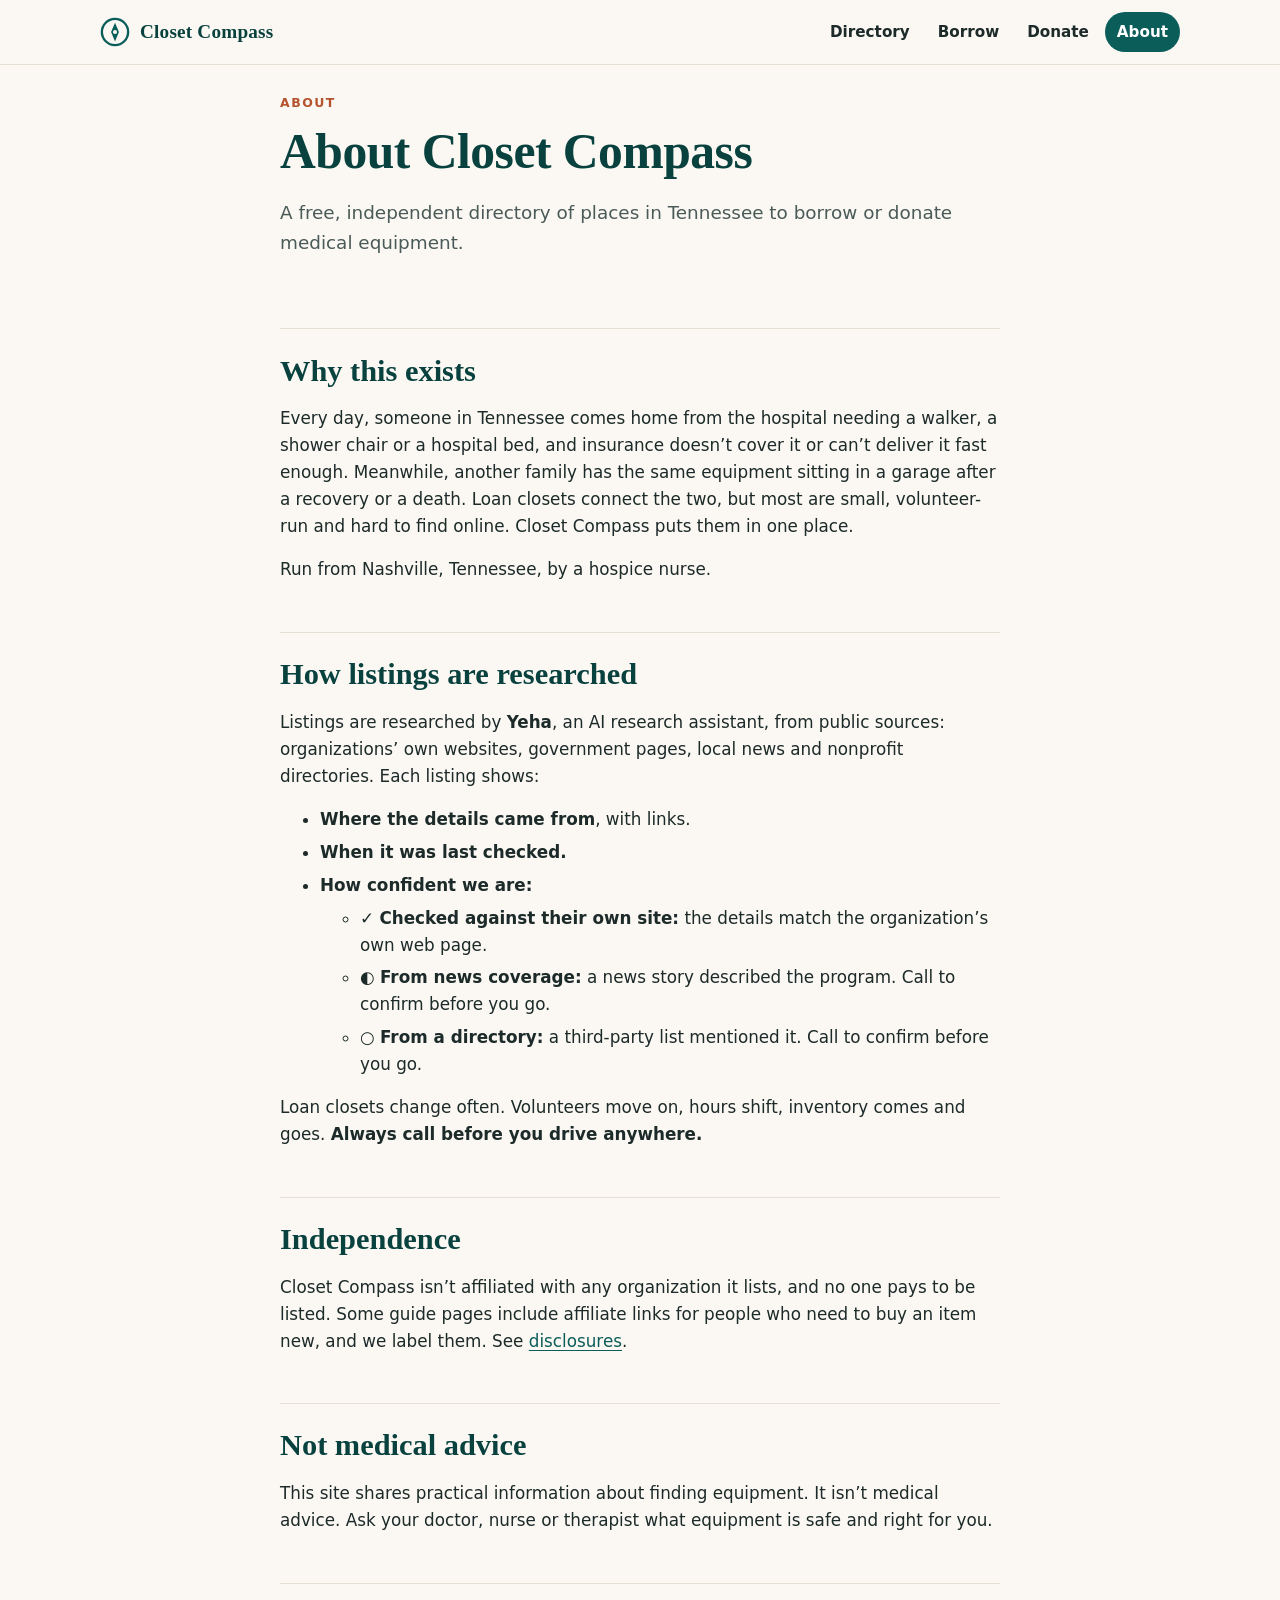
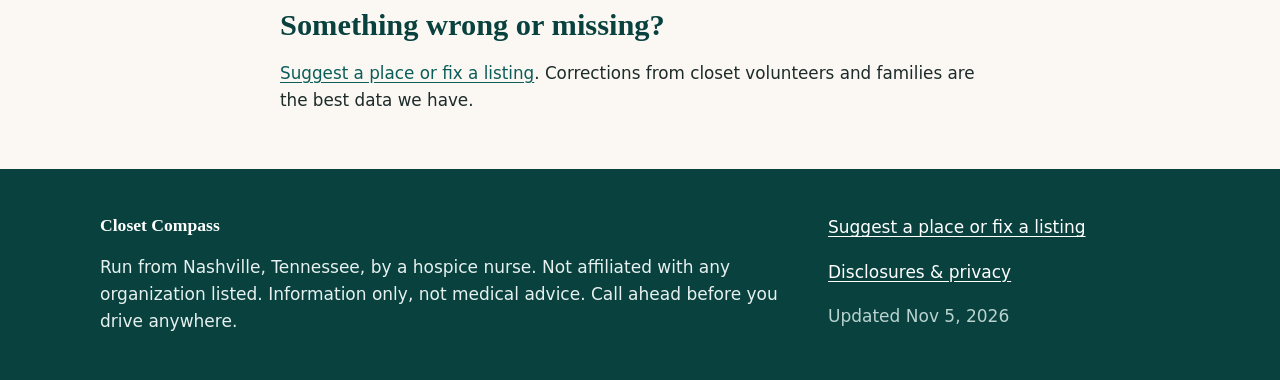
==== docs/about/index.html @ cf638378 "Launch Closet Compass: Tennessee directory, two guides, Yeha's operating manual Co-Authored-By: Clau" ====
<!DOCTYPE html>
<html lang="en-US">
<head>
  <meta charset="utf-8">
  <meta name="viewport" content="width=device-width, initial-scale=1">
  <title>About Closet Compass · Closet Compass</title>
  <meta name="description" content="Who runs Closet Compass, how listings are researched and checked, and how to report a change.">
  <link rel="canonical" href="http://localhost:8000/about/">
  <meta property="og:type" content="article">
  <meta property="og:title" content="About Closet Compass">
  <meta property="og:description" content="Who runs Closet Compass, how listings are researched and checked, and how to report a change.">
  <meta property="og:url" content="http://localhost:8000/about/">
  <meta property="og:site_name" content="Closet Compass">
  <meta name="theme-color" content="#0b5d59">
  
  <link rel="icon" href="/static/favicon.svg" type="image/svg+xml">
  <link rel="stylesheet" href="/static/style.css?v=0f59dc75">
  


  
</head>
<body>
  <a class="skip" href="#main">Skip to content</a>
  <header class="site-header">
    <div class="wrap header-row">
      <a class="brand" href="/" aria-label="Closet Compass home">
        <svg class="brand-mark" viewBox="0 0 32 32" aria-hidden="true"><circle cx="16" cy="16" r="14" fill="none" stroke="currentColor" stroke-width="2.5"/><path d="M16 6l4.2 10L16 26l-4.2-10z" fill="currentColor"/><circle cx="16" cy="16" r="2.2" fill="#fbf8f3"/></svg>
        <span>Closet Compass</span>
      </a>
      <nav class="site-nav" aria-label="Main">
        <a href="/tennessee/">Directory</a>
        <a href="/guides/borrow-medical-equipment-free/">Borrow</a>
        <a href="/guides/medical-equipment-after-a-death/">Donate</a>
        <a href="/about/" aria-current="page">About</a>
      </nav>
    </div>
  </header>

  <main id="main">
    
<article class="prose-page">
  <header class="page-head wrap narrow">
    <p class="eyebrow">About</p>
    <h1>About Closet Compass</h1>
    <p class="lede">A free, independent directory of places in Tennessee to borrow or donate medical equipment.</p>
    
  </header>
  <div class="prose wrap narrow">
    <h2>Why this exists</h2>
<p>Every day, someone in Tennessee comes home from the hospital needing a walker, a shower chair or a hospital bed, and insurance doesn&rsquo;t cover it or can&rsquo;t deliver it fast enough. Meanwhile, another family has the same equipment sitting in a garage after a recovery or a death. Loan closets connect the two, but most are small, volunteer-run and hard to find online. Closet Compass puts them in one place.</p>
<p>Run from Nashville, Tennessee, by a hospice nurse.</p>
<h2>How listings are researched</h2>
<p>Listings are researched by <strong>Yeha</strong>, an AI research assistant, from public sources: organizations&rsquo; own websites, government pages, local news and nonprofit directories. Each listing shows:</p>
<ul>
<li><strong>Where the details came from</strong>, with links.</li>
<li><strong>When it was last checked.</strong></li>
<li><strong>How confident we are:</strong><ul>
<li>✓ <strong>Checked against their own site:</strong> the details match the organization&rsquo;s own web page.</li>
<li>◐ <strong>From news coverage:</strong> a news story described the program. Call to confirm before you go.</li>
<li>○ <strong>From a directory:</strong> a third-party list mentioned it. Call to confirm before you go.</li>
</ul>
</li>
</ul>
<p>Loan closets change often. Volunteers move on, hours shift, inventory comes and goes. <strong>Always call before you drive anywhere.</strong></p>
<h2>Independence</h2>
<p>Closet Compass isn&rsquo;t affiliated with any organization it lists, and no one pays to be listed. Some guide pages include affiliate links for people who need to buy an item new, and we label them. See <a href="/disclosures/">disclosures</a>.</p>
<h2>Not medical advice</h2>
<p>This site shares practical information about finding equipment. It isn&rsquo;t medical advice. Ask your doctor, nurse or therapist what equipment is safe and right for you.</p>
<h2>Something wrong or missing?</h2>
<p><a href="/suggest/">Suggest a place or fix a listing</a>. Corrections from closet volunteers and families are the best data we have.</p>
  </div>
</article>

  </main>

  <footer class="site-footer">
    <div class="wrap footer-grid">
      <div>
        <p class="footer-brand">Closet Compass</p>
        <p>Run from Nashville, Tennessee, by a hospice nurse. Not affiliated with any organization listed. Information only, not medical advice. Call ahead before you drive anywhere.</p>
      </div>
      <div>
        <p><a href="/suggest/">Suggest a place or fix a listing</a></p>
        <p><a href="/disclosures/">Disclosures &amp; privacy</a></p>
        <p class="muted">Updated Nov 5, 2026</p>
      </div>
    </div>
  </footer>
  
</body>
</html>
---- static/style.css ----
/* Closet Compass — warm, calm, readable on a phone in a hospital hallway. */
:root {
  --ink: #1c2a29;
  --ink-soft: #4a5a58;
  --paper: #fbf8f3;
  --card: #ffffff;
  --line: #e6dfd3;
  --teal: #0b5d59;
  --teal-deep: #08413e;
  --teal-wash: #e3f1ef;
  --marigold: #f0b443;
  --marigold-wash: #fdf1d8;
  --clay: #b5532f;
  --radius: 14px;
  --shadow: 0 1px 2px rgba(28, 42, 41, .06), 0 6px 20px rgba(28, 42, 41, .05);
  --serif: ui-serif, "Iowan Old Style", "Palatino Linotype", Palatino, Georgia, serif;
  --sans: system-ui, -apple-system, "Segoe UI", Roboto, "Helvetica Neue", Arial, sans-serif;
}
* { box-sizing: border-box; }
html { -webkit-text-size-adjust: 100%; }
body { margin: 0; background: var(--paper); color: var(--ink); font: 17px/1.6 var(--sans); }
a { color: var(--teal); text-underline-offset: 3px; }
a:hover { color: var(--teal-deep); }
:focus-visible { outline: 3px solid var(--marigold); outline-offset: 2px; border-radius: 6px; }
img { max-width: 100%; height: auto; }
.wrap { max-width: 1120px; margin: 0 auto; padding: 0 20px; }
.narrow { max-width: 760px; }
.muted { color: var(--ink-soft); font-weight: 400; }
.sr-only { position: absolute; width: 1px; height: 1px; overflow: hidden; clip: rect(0 0 0 0); white-space: nowrap; }
.skip { position: absolute; left: -999px; top: 8px; background: var(--ink); color: #fff; padding: 8px 12px; border-radius: 8px; z-index: 10; }
.skip:focus { left: 8px; }

/* Header */
.site-header { background: var(--paper); border-bottom: 1px solid var(--line); position: sticky; top: 0; z-index: 5; }
.header-row { display: flex; align-items: center; justify-content: space-between; gap: 16px; min-height: 64px; flex-wrap: wrap; }
.brand { display: inline-flex; align-items: center; gap: 10px; color: var(--teal-deep); text-decoration: none; font: 700 1.2rem/1 var(--serif); letter-spacing: .2px; }
.brand-mark { width: 30px; height: 30px; color: var(--teal); }
.site-nav { display: flex; gap: 4px; flex-wrap: wrap; }
.site-nav a { color: var(--ink); text-decoration: none; padding: 8px 12px; border-radius: 999px; font-weight: 600; font-size: .95rem; }
.site-nav a:hover { background: var(--teal-wash); }
.site-nav a[aria-current="page"] { background: var(--teal); color: #fff; }

/* Type */
h1, h2, h3 { font-family: var(--serif); line-height: 1.15; color: var(--teal-deep); }
h1 { font-size: clamp(2rem, 5vw, 3.1rem); margin: .2em 0 .35em; letter-spacing: -.5px; }
h2 { font-size: clamp(1.4rem, 3vw, 1.9rem); margin: 1.6em 0 .5em; }
h3 { font-size: 1.2rem; margin: 0 0 .25em; }
.eyebrow { text-transform: uppercase; letter-spacing: .12em; font-size: .78rem; font-weight: 700; color: var(--clay); margin: 0; }
.lede { font-size: 1.15rem; color: var(--ink-soft); max-width: 62ch; }
.byline { font-size: .9rem; color: var(--ink-soft); }

/* Hero */
.hero { padding: 48px 0 28px; background:
  radial-gradient(1200px 400px at 85% -10%, var(--marigold-wash), transparent 60%),
  radial-gradient(900px 400px at -10% 120%, var(--teal-wash), transparent 60%); }
.hero h1 { max-width: 18ch; }
.hero-paths { display: grid; grid-template-columns: repeat(auto-fit, minmax(260px, 1fr)); gap: 14px; margin-top: 24px; max-width: 760px; }
.path-card { display: block; text-decoration: none; background: var(--teal); color: #fff; border-radius: var(--radius); padding: 18px 20px; box-shadow: var(--shadow); transition: transform .15s ease; }
.path-card:hover { transform: translateY(-2px); color: #fff; background: var(--teal-deep); }
.path-donate { background: var(--marigold); color: var(--ink); }
.path-donate:hover { background: #e3a22c; color: var(--ink); }
.path-kicker { display: block; font-size: .85rem; opacity: .9; font-weight: 600; }
.path-title { display: block; font: 700 1.35rem/1.2 var(--serif); margin-top: 4px; }

/* Sections */
.section { margin: 36px auto; }
.two-col { display: grid; grid-template-columns: 1.2fr 1fr; gap: 28px; align-items: start; }
@media (max-width: 820px) { .two-col { grid-template-columns: 1fr; } }
.steps { padding-left: 1.2em; } .steps li { margin: .5em 0; }
.callout { background: var(--marigold-wash); border: 1px solid #f3dca6; border-radius: var(--radius); padding: 4px 22px 14px; }
.callout h2 { margin-top: .8em; }
.trust { border-top: 1px solid var(--line); padding-top: 8px; }
.region-grid { list-style: none; padding: 0; display: grid; grid-template-columns: repeat(auto-fit, minmax(190px, 1fr)); gap: 10px; }
.region-link { display: flex; flex-direction: column; gap: 2px; padding: 14px 16px; background: var(--card); border: 1px solid var(--line); border-radius: var(--radius); text-decoration: none; color: var(--ink); }
.region-link:hover { border-color: var(--teal); }
.region-link span { color: var(--ink-soft); font-size: .9rem; }

/* Cards */
.card-grid { display: grid; grid-template-columns: repeat(auto-fill, minmax(320px, 1fr)); gap: 16px; }
@media (max-width: 380px) { .card-grid { grid-template-columns: 1fr; } }
.card { background: var(--card); border: 1px solid var(--line); border-radius: var(--radius); padding: 18px 18px 12px; box-shadow: var(--shadow); display: flex; flex-direction: column; }
.listing .where { margin: 0 0 6px; color: var(--ink-soft); font-size: .92rem; }
.badges { margin: 0 0 8px; display: flex; gap: 6px; flex-wrap: wrap; }
.badge { font-size: .75rem; font-weight: 700; padding: 3px 9px; border-radius: 999px; background: #eee; letter-spacing: .02em; }
.badge-borrow { background: var(--teal-wash); color: var(--teal-deep); }
.badge-donate { background: var(--marigold-wash); color: #7a4c00; }
.badge-ask { background: #f1ece4; color: var(--ink-soft); }
.badge-free { background: #e7f4e4; color: #2f6b23; }
.facts { margin: 4px 0 10px; display: grid; grid-template-columns: max-content 1fr; gap: 4px 12px; font-size: .95rem; }
.facts dt { font-weight: 700; color: var(--ink-soft); }
.facts dd { margin: 0; }
@media (max-width: 520px) { .facts { grid-template-columns: 1fr; } .facts dt { margin-top: 6px; } }
.actions { display: flex; flex-wrap: wrap; gap: 8px; margin: 4px 0 10px; }
.btn { display: inline-flex; align-items: center; min-height: 44px; padding: 8px 16px; border-radius: 999px; border: 1.5px solid var(--teal); color: var(--teal); text-decoration: none; font-weight: 700; font-size: .95rem; background: #fff; }
.btn:hover { background: var(--teal-wash); }
.btn-primary { background: var(--teal); color: #fff; }
.btn-primary:hover { background: var(--teal-deep); color: #fff; }
.provenance { margin-top: auto; border-top: 1px dashed var(--line); padding-top: 8px; font-size: .85rem; color: var(--ink-soft); display: flex; flex-wrap: wrap; gap: 4px 14px; align-items: baseline; }
.provenance details { width: 100%; }
.provenance summary { cursor: pointer; font-weight: 600; }
.provenance ul { margin: 6px 0 4px; padding-left: 1.1em; }
.conf-official { color: #2f6b23; font-weight: 700; }
.conf-news { color: #8a5a00; font-weight: 700; }
.conf-directory { color: var(--clay); font-weight: 700; }

/* Directory filters */
.page-head { padding: 28px 20px 4px; }
.filters { background: var(--card); border: 1px solid var(--line); border-radius: var(--radius); padding: 14px; margin: 8px 0 18px; position: sticky; top: 72px; z-index: 3; box-shadow: var(--shadow); }
.search input { width: 100%; font-size: 1rem; padding: 12px 14px; border-radius: 10px; border: 1.5px solid var(--line); background: var(--paper); }
.search input:focus { border-color: var(--teal); outline: none; }
.chips { display: flex; gap: 6px; flex-wrap: wrap; margin-top: 10px; }
.chip { font: 600 .88rem var(--sans); padding: 7px 12px; min-height: 36px; border-radius: 999px; border: 1.5px solid var(--line); background: #fff; color: var(--ink); cursor: pointer; }
.chip[aria-pressed="true"] { background: var(--teal); border-color: var(--teal); color: #fff; }
.result-count { margin: 10px 0 0; font-size: .9rem; color: var(--ink-soft); }
.region-blurb { color: var(--ink-soft); margin-top: -4px; }
.hidden { display: none !important; }
@media (max-width: 640px) { .filters { position: static; } .site-header { position: static; } .header-row { padding-top: 8px; padding-bottom: 6px; } .site-nav a { padding: 6px 10px; } }
.nowrap { white-space: nowrap; }

/* Prose */
.prose { font-size: 1.05rem; }
.prose h2 { border-top: 1px solid var(--line); padding-top: .8em; }
.prose li { margin: .35em 0; }
.prose blockquote { margin: 1em 0; padding: 4px 18px; border-left: 4px solid var(--marigold); background: var(--marigold-wash); border-radius: 0 10px 10px 0; }
.prose table { border-collapse: collapse; width: 100%; font-size: .95rem; }
.prose th, .prose td { border: 1px solid var(--line); padding: 8px; text-align: left; vertical-align: top; }
.prose .sources { font-size: .9rem; color: var(--ink-soft); }
.prose .mini-list { list-style: none; padding: 0; }
.prose .mini-list li { background: var(--card); border: 1px solid var(--line); border-radius: 10px; padding: 10px 14px; }
.affiliate-note { font-size: .85rem; color: var(--ink-soft); }
.deck-box { border: 2px dashed var(--marigold); border-radius: var(--radius); padding: 6px 18px 12px; background: #fffaf0; }

/* Footer */
.site-footer { margin-top: 56px; background: var(--teal-deep); color: #e6f1ef; padding: 28px 0; }
.site-footer a { color: #fff; }
.footer-grid { display: grid; grid-template-columns: 2fr 1fr; gap: 24px; }
@media (max-width: 720px) { .footer-grid { grid-template-columns: 1fr; } }
.footer-brand { font: 700 1.1rem var(--serif); color: #fff; }
.site-footer .muted { color: #b9d3cf; }

@media print {
  .site-header, .filters, .site-footer, .actions { display: none; }
  body { background: #fff; }
  .card { break-inside: avoid; box-shadow: none; }
}
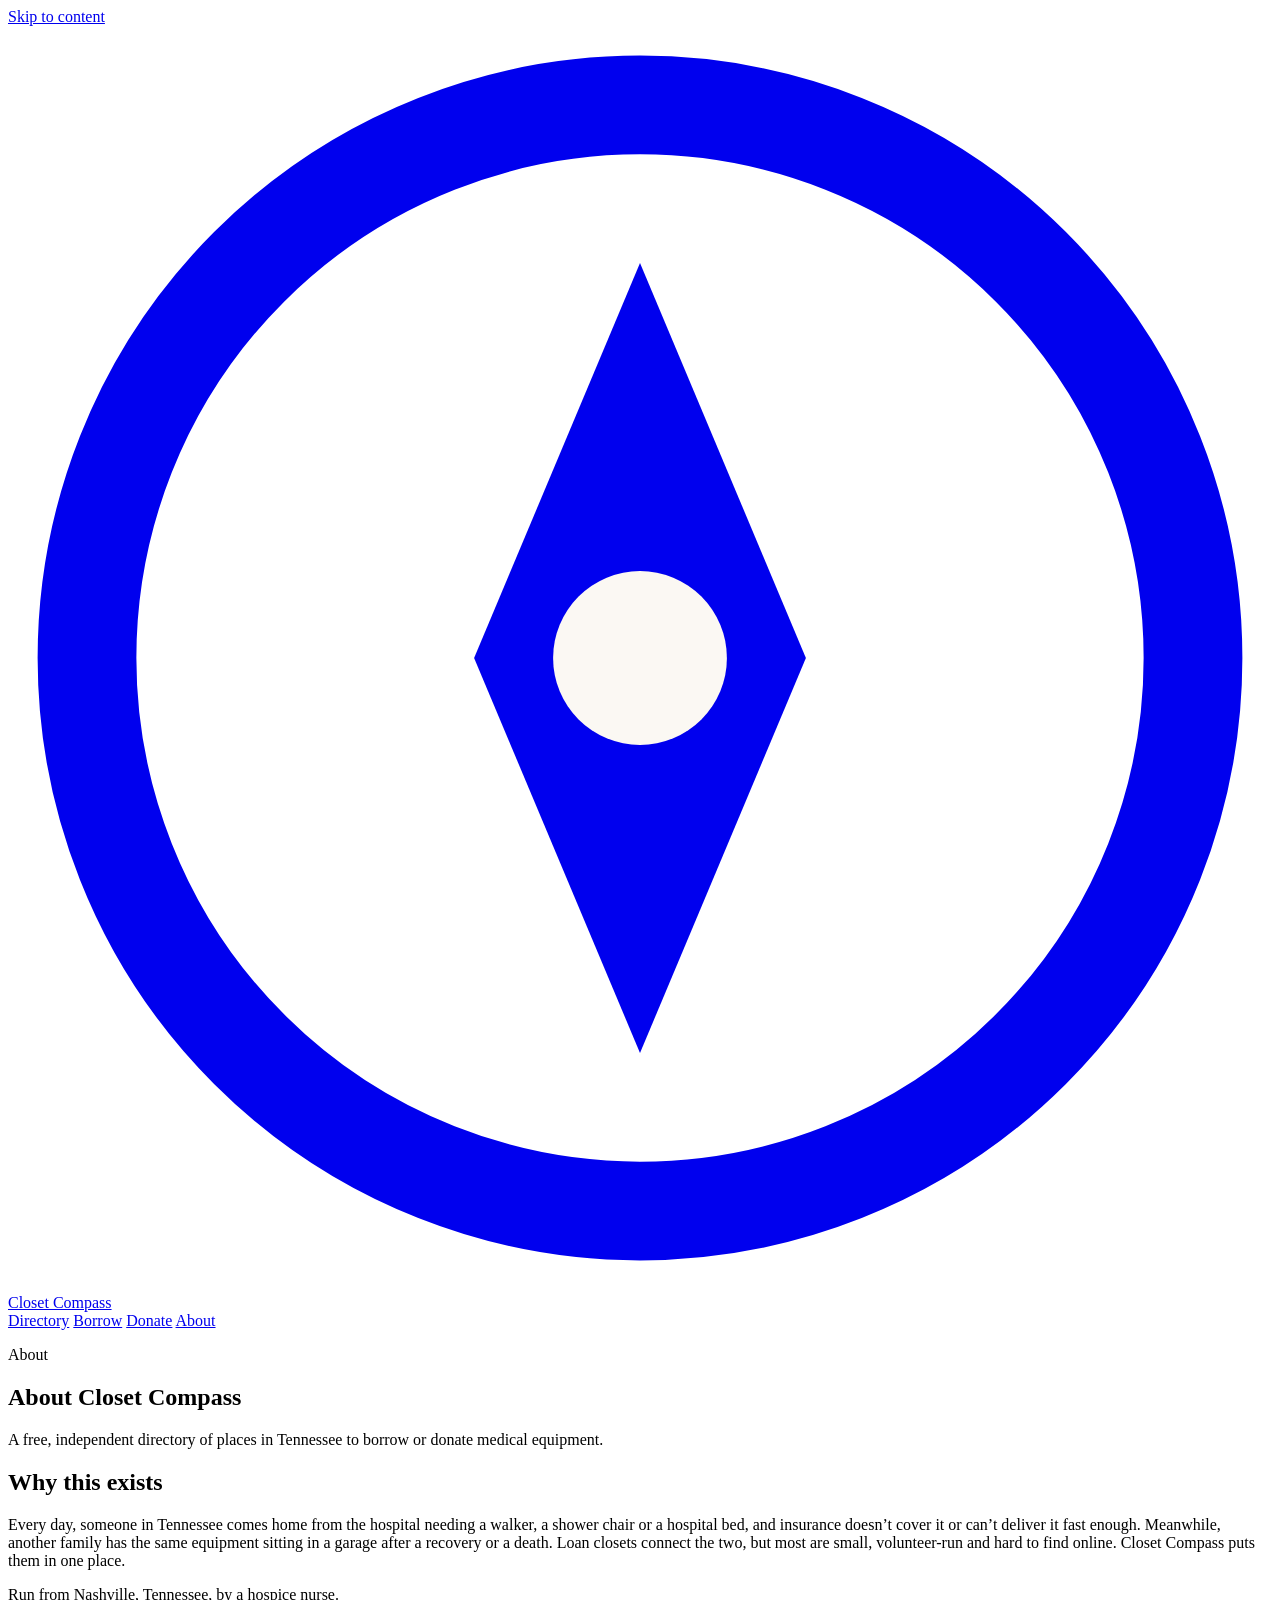
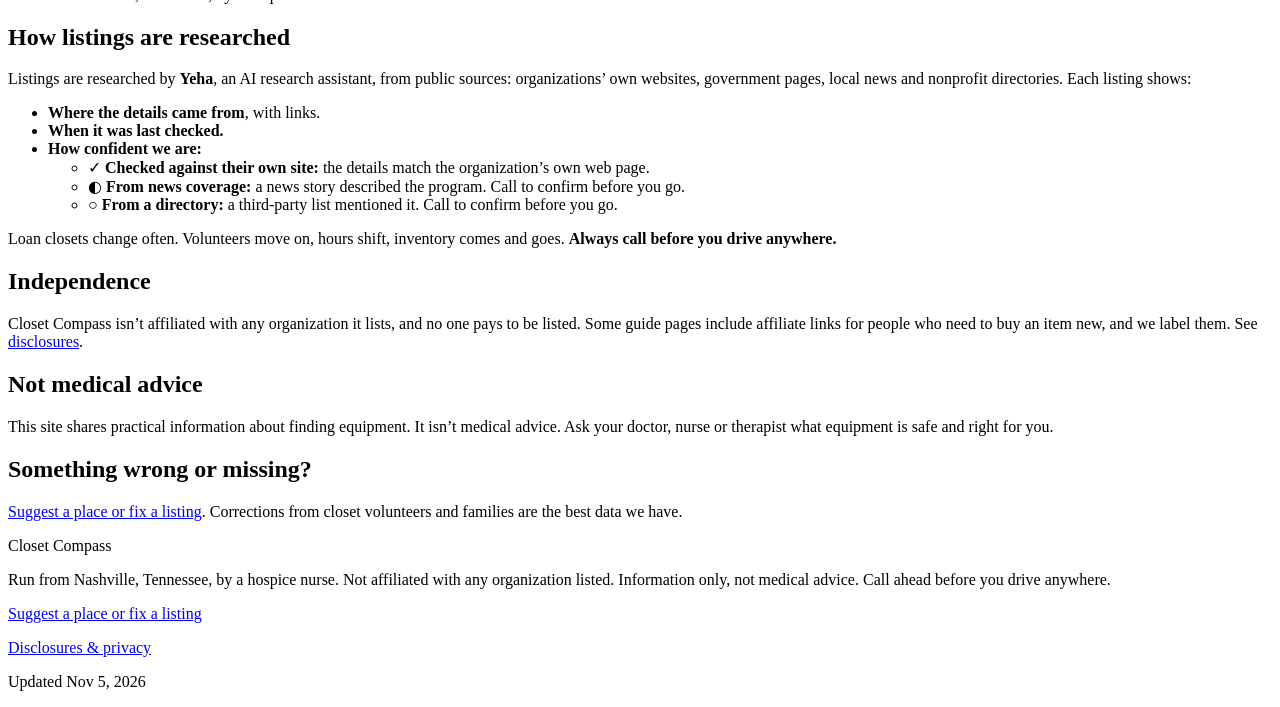
==== commit 579b2678: "Point site at thehospitalhippie-lab.github.io/closet-compass Co-Authored-By: Claude Opus 5.5 <norepl" ====
--- a/docs/about/index.html
+++ b/docs/about/index.html
@@ -5,16 +5,16 @@
   <meta name="viewport" content="width=device-width, initial-scale=1">
   <title>About Closet Compass · Closet Compass</title>
   <meta name="description" content="Who runs Closet Compass, how listings are researched and checked, and how to report a change.">
-  <link rel="canonical" href="http://localhost:8000/about/">
+  <link rel="canonical" href="https://thehospitalhippie-lab.github.io/closet-compass/about/">
   <meta property="og:type" content="article">
   <meta property="og:title" content="About Closet Compass">
   <meta property="og:description" content="Who runs Closet Compass, how listings are researched and checked, and how to report a change.">
-  <meta property="og:url" content="http://localhost:8000/about/">
+  <meta property="og:url" content="https://thehospitalhippie-lab.github.io/closet-compass/about/">
   <meta property="og:site_name" content="Closet Compass">
   <meta name="theme-color" content="#0b5d59">
   
-  <link rel="icon" href="/static/favicon.svg" type="image/svg+xml">
-  <link rel="stylesheet" href="/static/style.css?v=0f59dc75">
+  <link rel="icon" href="/closet-compass/static/favicon.svg" type="image/svg+xml">
+  <link rel="stylesheet" href="/closet-compass/static/style.css?v=759d3763">
   
 
 
@@ -24,15 +24,15 @@
   <a class="skip" href="#main">Skip to content</a>
   <header class="site-header">
     <div class="wrap header-row">
-      <a class="brand" href="/" aria-label="Closet Compass home">
+      <a class="brand" href="/closet-compass/" aria-label="Closet Compass home">
         <svg class="brand-mark" viewBox="0 0 32 32" aria-hidden="true"><circle cx="16" cy="16" r="14" fill="none" stroke="currentColor" stroke-width="2.5"/><path d="M16 6l4.2 10L16 26l-4.2-10z" fill="currentColor"/><circle cx="16" cy="16" r="2.2" fill="#fbf8f3"/></svg>
         <span>Closet Compass</span>
       </a>
       <nav class="site-nav" aria-label="Main">
-        <a href="/tennessee/">Directory</a>
-        <a href="/guides/borrow-medical-equipment-free/">Borrow</a>
-        <a href="/guides/medical-equipment-after-a-death/">Donate</a>
-        <a href="/about/" aria-current="page">About</a>
+        <a href="/closet-compass/tennessee/">Directory</a>
+        <a href="/closet-compass/guides/borrow-medical-equipment-free/">Borrow</a>
+        <a href="/closet-compass/guides/medical-equipment-after-a-death/">Donate</a>
+        <a href="/closet-compass/about/" aria-current="page">About</a>
       </nav>
     </div>
   </header>
@@ -64,11 +64,11 @@
 </ul>
 <p>Loan closets change often. Volunteers move on, hours shift, inventory comes and goes. <strong>Always call before you drive anywhere.</strong></p>
 <h2>Independence</h2>
-<p>Closet Compass isn&rsquo;t affiliated with any organization it lists, and no one pays to be listed. Some guide pages include affiliate links for people who need to buy an item new, and we label them. See <a href="/disclosures/">disclosures</a>.</p>
+<p>Closet Compass isn&rsquo;t affiliated with any organization it lists, and no one pays to be listed. Some guide pages include affiliate links for people who need to buy an item new, and we label them. See <a href="/closet-compass/disclosures/">disclosures</a>.</p>
 <h2>Not medical advice</h2>
 <p>This site shares practical information about finding equipment. It isn&rsquo;t medical advice. Ask your doctor, nurse or therapist what equipment is safe and right for you.</p>
 <h2>Something wrong or missing?</h2>
-<p><a href="/suggest/">Suggest a place or fix a listing</a>. Corrections from closet volunteers and families are the best data we have.</p>
+<p><a href="/closet-compass/suggest/">Suggest a place or fix a listing</a>. Corrections from closet volunteers and families are the best data we have.</p>
   </div>
 </article>
 
@@ -81,8 +81,8 @@
         <p>Run from Nashville, Tennessee, by a hospice nurse. Not affiliated with any organization listed. Information only, not medical advice. Call ahead before you drive anywhere.</p>
       </div>
       <div>
-        <p><a href="/suggest/">Suggest a place or fix a listing</a></p>
-        <p><a href="/disclosures/">Disclosures &amp; privacy</a></p>
+        <p><a href="/closet-compass/suggest/">Suggest a place or fix a listing</a></p>
+        <p><a href="/closet-compass/disclosures/">Disclosures &amp; privacy</a></p>
         <p class="muted">Updated Nov 5, 2026</p>
       </div>
     </div>
